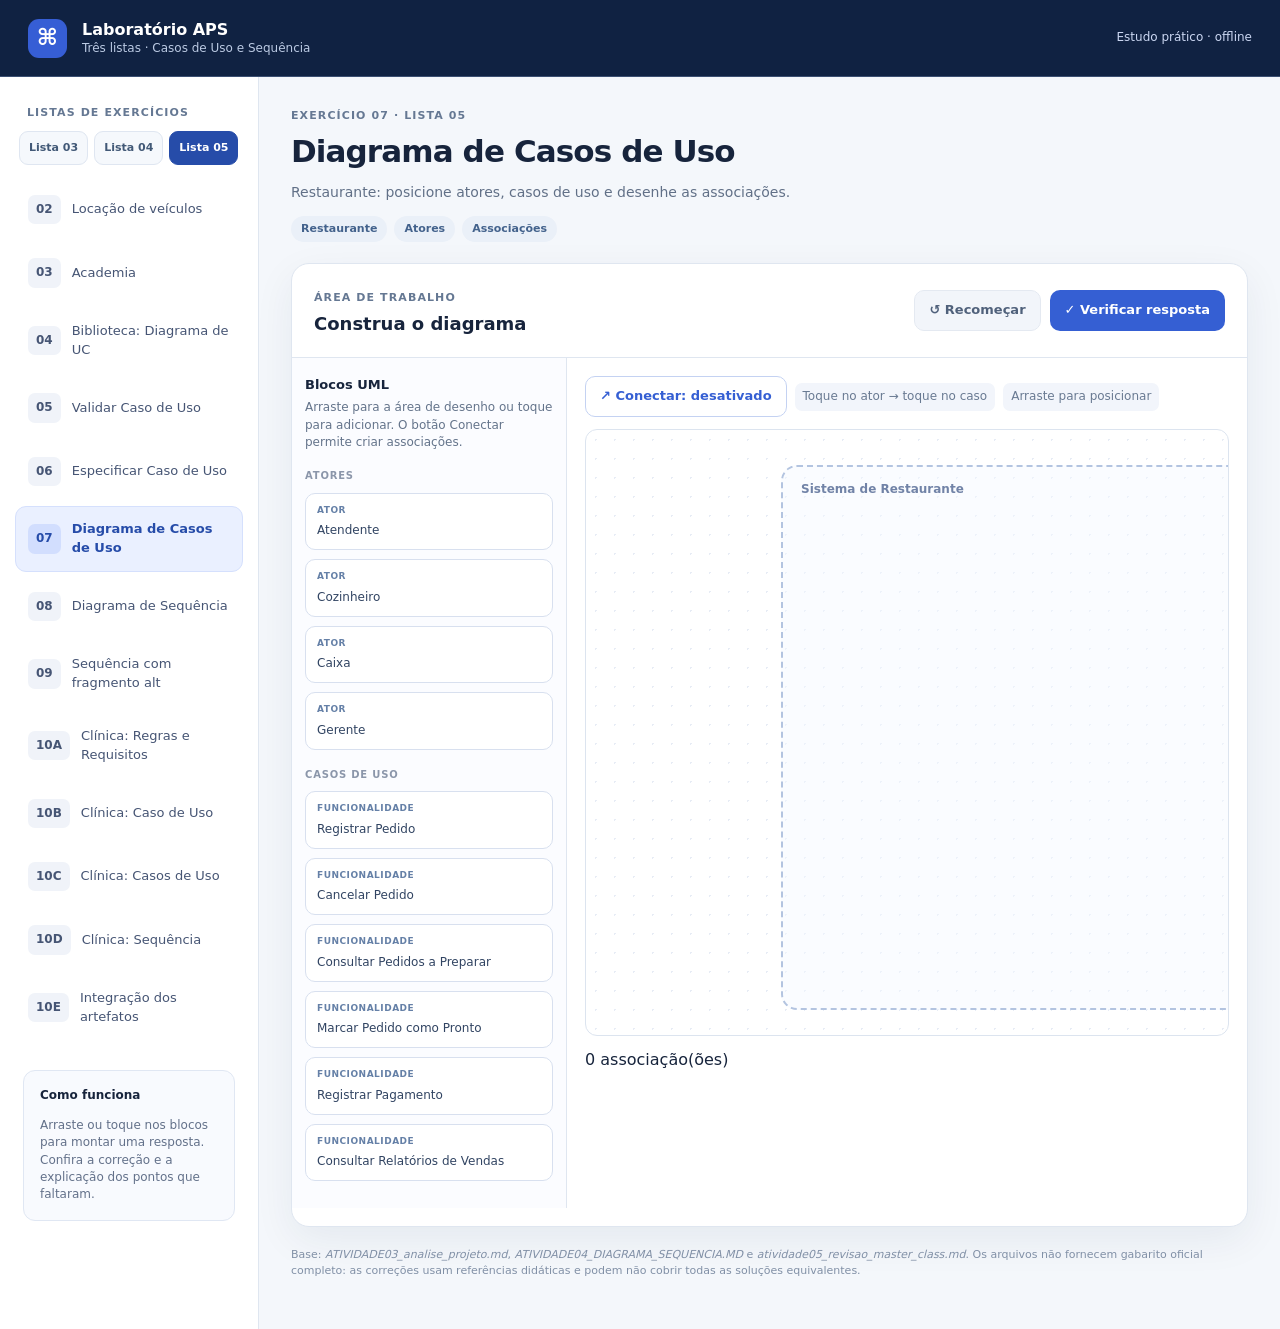
==== index.html @ d0f407e6 "feat: add initial HTML structure and CSS styles for the APS laboratory exercise application" ====
<!doctype html>
<html lang="pt-BR">
<head>
  <meta charset="utf-8">
  <meta name="viewport" content="width=device-width, initial-scale=1">
  <meta name="theme-color" content="#0b1730">
  <title>Laboratório APS — 3 listas</title>
  <link rel="stylesheet" href="style.css">
</head>
<body>
  <header class="topbar">
    <div class="brand-icon" aria-hidden="true">⌘</div>
    <div class="brand-copy">
      <strong>Laboratório APS</strong>
      <span>Três listas · Casos de Uso e Sequência</span>
    </div>
    <div class="topbar-right">Estudo prático · offline</div>
  </header>

  <div class="app-shell">
    <aside class="sidebar">
      <div class="sidebar-title">LISTAS DE EXERCÍCIOS</div>
      <div class="list-filter" aria-label="Filtrar por lista">
        <button type="button" class="list-tab" data-list="Lista 03">Lista 03</button>
        <button type="button" class="list-tab" data-list="Lista 04">Lista 04</button>
        <button type="button" class="list-tab" data-list="Lista 05">Lista 05</button>
      </div>
      <nav id="exercise-list" aria-label="Escolha o exercício"></nav>
      <div class="sidebar-note">
        <strong>Como funciona</strong>
        <p>Arraste ou toque nos blocos para montar uma resposta. Confira a correção e a explicação dos pontos que faltaram.</p>
      </div>
    </aside>

    <main class="main-content">
      <section class="intro">
        <div class="eyebrow" id="exercise-id">EXERCÍCIO 07</div>
        <h1 id="exercise-title">Diagramas de Casos de Uso</h1>
        <p id="exercise-description"></p>
        <div class="legend" id="exercise-tags"></div>
      </section>

      <section class="workspace-panel" aria-label="Editor interativo">
        <div class="panel-heading">
          <div>
            <span class="panel-eyebrow">ÁREA DE TRABALHO</span>
            <h2 id="workspace-title">Construa sua resposta</h2>
          </div>
          <div class="toolbar">
            <button id="reset-button" class="btn btn-subtle" type="button">↺ Recomeçar</button>
            <button id="check-button" class="btn btn-primary" type="button">✓ Verificar resposta</button>
          </div>
        </div>

        <div class="workspace-layout" id="workspace-layout"></div>
        <div class="feedback" id="feedback" aria-live="polite"></div>
      </section>

      <footer class="footer">
        Base: <em>ATIVIDADE03_analise_projeto.md</em>, <em>ATIVIDADE04_DIAGRAMA_SEQUENCIA.MD</em> e <em>atividade05_revisao_master_class.md</em>.
        Os arquivos não fornecem gabarito oficial completo: as correções usam referências didáticas e podem não cobrir todas as soluções equivalentes.
      </footer>
    </main>
  </div>

  <script src="app.js"></script>
</body>
</html>
---- style.css ----
:root {
  --background: #f4f7fb;
  --white: #ffffff;
  --ink: #17243c;
  --muted: #64748b;
  --border: #dfe6f0;
  --navy: #102242;
  --navy-light: #243a62;
  --blue: #355fd3;
  --blue-light: #eaf0ff;
  --green: #17754d;
  --green-bg: #e9f9f1;
  --red: #a43b35;
  --red-bg: #fff0ed;
  --orange: #9c621c;
  --orange-bg: #fff5e6;
  --shadow: 0 13px 40px rgba(20, 44, 80, .065);
}

* { box-sizing: border-box; }

body {
  margin: 0;
  min-height: 100vh;
  background: var(--background);
  color: var(--ink);
  font-family: Inter, system-ui, -apple-system, BlinkMacSystemFont, "Segoe UI", sans-serif;
  line-height: 1.45;
}

button, select { font: inherit; }
button { cursor: pointer; }
button:disabled { opacity: .4; cursor: not-allowed; }
button:focus-visible, select:focus-visible, .palette-card:focus-visible, .canvas-node:focus-visible {
  outline: 3px solid #90afff;
  outline-offset: 3px;
}

.topbar {
  height: 77px;
  padding: 0 28px;
  background: var(--navy);
  color: white;
  display: flex;
  gap: 15px;
  align-items: center;
  border-bottom: 1px solid #3b4f72;
}
.brand-icon {
  display: grid;
  place-items: center;
  width: 39px;
  height: 39px;
  background: #365ed5;
  border-radius: 11px;
  font-size: 23px;
  font-weight: 700;
}
.brand-copy { display: flex; flex-direction: column; line-height: 1.3; }
.brand-copy strong { font-size: 16px; }
.brand-copy span { color: #bbcae3; font-size: 12px; }
.topbar-right { margin-left: auto; font-size: 12px; color: #cbd7f2; }

.app-shell { display: flex; min-height: calc(100vh - 77px); }
.sidebar {
  width: 259px;
  flex-shrink: 0;
  background: var(--white);
  border-right: 1px solid var(--border);
  padding: 28px 15px;
}
.sidebar-title, .eyebrow, .panel-eyebrow {
  color: #657893;
  font-size: 11px;
  font-weight: 800;
  letter-spacing: 1.1px;
}
.sidebar-title { margin: 0 12px 16px; }
.exercise-item {
  width: 100%;
  display: flex;
  align-items: center;
  gap: 11px;
  padding: 13px 12px;
  margin-bottom: 6px;
  text-align: left;
  background: transparent;
  color: #465574;
  border: 1px solid transparent;
  border-radius: 11px;
}
.exercise-item:hover { background: #f0f4fc; }
.exercise-item.active {
  background: var(--blue-light);
  color: #264ca9;
  border-color: #d5e0fd;
  font-weight: 700;
}
.exercise-number {
  font-size: 12px;
  font-weight: 800;
  padding: 6px 8px;
  border-radius: 7px;
  background: #f0f3f9;
}
.exercise-item.active .exercise-number { background: #d2defe; }
.exercise-label { font-size: 13px; flex: 1; }
.sidebar-note {
  margin: 30px 8px;
  padding: 16px;
  border: 1px solid #e0e7f3;
  background: #f8fafe;
  border-radius: 12px;
  font-size: 12px;
}
.sidebar-note p { color: #63718a; margin-bottom: 0; }

.main-content { width: 100%; min-width: 0; max-width: 1620px; padding: 31px 32px 50px; }
.intro { margin-bottom: 21px; }
h1 { font-size: clamp(24px, 3vw, 31px); letter-spacing: -.9px; margin: 5px 0 8px; }
.intro p { color: #617087; font-size: 14px; margin: 0 0 14px; max-width: 940px; }
.legend { display: flex; flex-wrap: wrap; gap: 7px; }
.tag { color: #43628c; background: #eaf0f8; border-radius: 20px; font-size: 11px; padding: 5px 10px; font-weight: 650; }
.workspace-panel {
  background: white;
  border: 1px solid var(--border);
  box-shadow: var(--shadow);
  border-radius: 18px;
  overflow: hidden;
}
.panel-heading {
  padding: 20px 22px;
  border-bottom: 1px solid var(--border);
  display: flex;
  align-items: center;
  justify-content: space-between;
  gap: 16px;
  flex-wrap: wrap;
}
h2 { font-size: 18px; margin: 4px 0 0; }
.toolbar { display: flex; gap: 9px; flex-wrap: wrap; }
.btn {
  border: 1px solid transparent;
  border-radius: 10px;
  padding: 10px 14px;
  font-size: 13px;
  font-weight: 750;
  transition: background .15s, transform .15s;
}
.btn:active:not(:disabled) { transform: scale(.98); }
.btn-primary { background: var(--blue); color: white; }
.btn-primary:hover { background: #2448a9; }
.btn-subtle { background: #f2f5fa; color: #50617b; border-color: #e4e9f1; }
.btn-subtle:hover { background: #e7edf7; }
.btn-small { padding: 6px 9px; font-size: 11px; }
.btn-outline { background: white; color: var(--blue); border-color: #c4d2f2; }

.workspace-layout { display: flex; min-height: 530px; }
.palette {
  width: 275px;
  background: #fbfcff;
  padding: 18px 13px;
  border-right: 1px solid var(--border);
  flex-shrink: 0;
}
.palette h3 { margin: 0 0 4px; font-size: 13px; }
.palette-help { margin: 0 0 14px; color: var(--muted); font-size: 12px; }
.palette-card {
  display: block;
  width: 100%;
  text-align: left;
  background: white;
  border: 1px solid #d8e0ef;
  border-radius: 10px;
  margin-bottom: 9px;
  padding: 10px 11px;
  color: #314462;
  font-size: 12px;
  line-height: 1.5;
  touch-action: manipulation;
  cursor: grab;
}
.palette-card:hover { border-color: #819cea; background: #f8faff; }
.palette-card:active { cursor: grabbing; }
.palette-card.added { opacity: .38; background: #eef2f9; }
.card-type { display: block; text-transform: uppercase; letter-spacing: .5px; font-size: 9px; font-weight: 800; color: #6580a7; margin-bottom: 4px; }
.palette-split-title { font-size: 10px; letter-spacing: .8px; font-weight: 800; color: #8b96aa; margin: 18px 0 9px; }
.board-zone { flex: 1; min-width: 0; padding: 18px; }
.board-help { display: flex; flex-wrap: wrap; gap: 8px; margin-bottom: 12px; color: #697a92; font-size: 12px; align-items: center; }
.board-help .hint { padding: 5px 8px; border-radius: 7px; background: #f2f5fb; }

.diagram-scroller {
  width: 100%;
  overflow-x: auto;
  overflow-y: hidden;
  border: 1px solid #dce4ef;
  border-radius: 12px;
  background-color: #fff;
  background-image: radial-gradient(#e7ecf5 1px, transparent 1px);
  background-size: 19px 19px;
}
.diagram-stage { height: 605px; width: 985px; position: relative; }
.system-boundary {
  position: absolute;
  top: 35px;
  left: 195px;
  width: 765px;
  height: 545px;
  background: rgba(244, 249, 255, .48);
  border: 2px dashed #b3c4e0;
  border-radius: 16px;
  pointer-events: none;
}
.system-label { color: #7183a7; font-size: 12px; font-weight: 700; margin: 14px 18px; }
.connection-svg { position: absolute; inset: 0; pointer-events: none; }
.canvas-node {
  position: absolute;
  min-width: 118px;
  width: 168px;
  height: 65px;
  background: white;
  border: 2px solid #7c99c6;
  box-shadow: 0 3px 12px rgba(34, 61, 109, .09);
  display: grid;
  place-items: center;
  text-align: center;
  padding: 7px 12px;
  font-size: 12px;
  font-weight: 700;
  color: #334e75;
  user-select: none;
  touch-action: none;
  cursor: grab;
  z-index: 2;
}
.canvas-node.case { border-radius: 50%; background: #eaf0ff; }
.canvas-node.actor {
  border: none;
  background: transparent;
  box-shadow: none;
  width: 148px;
  height: 103px;
  display: flex;
  align-items: center;
  flex-direction: column;
  justify-content: center;
  gap: 0;
}
.canvas-node.actor svg { flex-shrink: 0; }
.canvas-node.selected { outline: 3px solid #f9bb57; outline-offset: 2px; }
.canvas-node.moving { cursor: grabbing; }
.inline-links { display: flex; flex-wrap: wrap; align-items: center; gap: 6px; margin-top: 12px; }
.link-pill { background: #f1f5fc; padding: 6px 9px; border-radius: 7px; font-size: 11px; }
.link-pill button { background: transparent; border: 0; color: #b65b52; font-weight: 800; padding: 0 0 0 6px; }

.connect-active { background: #fff3dd; border-color: #f1cc7f; color: #80531d; }

.case-sections { display: flex; flex-direction: column; gap: 12px; }
.case-section {
  border: 1px dashed #c8d5e9;
  border-radius: 12px;
  min-height: 90px;
  background: #f9fbff;
  padding: 12px;
}
.case-section.active { border: 2px solid #5a7fdc; background: #f4f7ff; }
.section-heading { display: flex; align-items: center; justify-content: space-between; gap: 8px; margin-bottom: 10px; }
.section-heading strong { font-size: 12px; }
.section-count { font-size: 11px; color: #8292a7; }
.case-block {
  background: white;
  border: 1px solid #d7e2f2;
  padding: 10px;
  border-radius: 9px;
  font-size: 12px;
  margin-top: 7px;
  display: flex;
  gap: 9px;
  align-items: flex-start;
}
.case-block span { flex: 1; }
.case-block-actions { white-space: nowrap; display: flex; gap: 3px; }
.mini-btn { background: #edf2fa; color: #59718f; border: none; border-radius: 5px; padding: 2px 5px; font-size: 12px; }
.mini-btn:hover { background: #d7e4fb; }
.section-empty { color: #9ba9bd; font-size: 11px; font-style: italic; }

.participants-row { display: flex; flex-wrap: wrap; align-items: stretch; gap: 8px; margin: 10px 0; min-height: 64px; }
.participant-tile {
  background: #ecf3ff;
  border: 1px solid #c5d5f1;
  padding: 7px 10px;
  border-radius: 9px;
  font-size: 11px;
  color: #37547e;
  font-weight: 750;
}
.participant-actions { display: flex; gap: 5px; justify-content: center; margin-top: 5px; }
.participant-actions button { font-size: 11px; padding: 2px 5px; border: none; border-radius: 5px; color: #5e7cb4; background: #dbe7fc; }
.message-legend { display:flex; flex-wrap:wrap; align-items:center; gap:17px; margin: 0 0 10px; color:#4a5e7a; font-size:11px; font-weight:650; }
.message-legend span { display:inline-flex; align-items:center; gap:5px; }
.message-legend svg { flex-shrink:0; }
.sequence-preview { overflow: auto; border: 1px solid #dce4ef; border-radius: 12px; background: white; margin: 0 0 18px; }
.sequence-preview svg { display: block; }
.step-list { list-style: none; padding: 0; margin: 0; }
.step-row {
  display: grid;
  grid-template-columns: 30px minmax(145px, 1.3fr) minmax(115px, 1fr) minmax(115px, 1fr) minmax(115px, .8fr) 79px;
  gap: 8px;
  align-items: center;
  border: 1px solid #e0e7f3;
  border-radius: 9px;
  padding: 8px;
  margin-bottom: 8px;
  background: #f9fbff;
}
.step-row select { width: 100%; min-width: 0; background: white; border: 1px solid #cbd5e3; border-radius: 7px; font-size: 11px; padding: 7px 5px; }
.step-row .step-action { font-size: 11px; font-weight: 700; overflow-wrap: anywhere; }
.step-row .step-number { color: #738aab; font-weight: 800; font-size: 11px; }
.step-controls { display: flex; gap: 3px; }
.step-controls button { background: #e7eef9; border: 0; border-radius: 5px; padding: 5px 6px; font-size: 12px; }
.step-empty { font-size: 12px; color: #93a2b7; padding: 22px; text-align: center; border: 2px dashed #d8e2f1; border-radius: 10px; }

.feedback { padding: 0 22px 18px; }
.feedback:not(:empty) { padding-top: 19px; border-top: 1px solid var(--border); }
.feedback h3 { margin: 0 0 10px; font-size: 16px; }
.feedback-summary { display: flex; align-items: center; justify-content: space-between; gap: 12px; flex-wrap: wrap; margin-bottom: 16px; }
.feedback-score { font-size: 26px; font-weight: 800; letter-spacing: -1px; }
.feedback-line { border-radius: 9px; padding: 10px 12px; margin: 8px 0; font-size: 12px; }
.feedback-line.good { background: var(--green-bg); color: var(--green); }
.feedback-line.bad { background: var(--red-bg); color: var(--red); }
.feedback-line.note { background: var(--orange-bg); color: var(--orange); }
.reference-example { background: #f8faff; padding: 14px; border: 1px solid #dce6f5; border-radius: 11px; margin-top: 16px; }
.reference-example h4 { margin: 0 0 8px; font-size: 13px; }
.reference-example p { margin: 4px 0; font-size: 12px; }
.reference-example ol { font-size: 12px; padding-left: 20px; }
.footer { margin: 20px 0 0; color: #8190a6; font-size: 11px; }

@media (max-width: 1080px) {
  .sidebar { width: 213px; }
  .main-content { padding: 25px 20px; }
  .palette { width: 231px; }
  .step-row { grid-template-columns: 25px 1.4fr 1fr 1fr; }
  .step-row select:nth-of-type(3) { grid-column: 2 / 4; }
}
@media (max-width: 760px) {
  .topbar { padding: 0 15px; }
  .topbar-right { display: none; }
  .app-shell { flex-direction: column; }
  .sidebar { width: 100%; border-right: none; border-bottom: 1px solid var(--border); padding: 12px; }
  .sidebar-title, .sidebar-note { display: none; }
  #exercise-list { display: flex; overflow-x: auto; gap: 5px; padding-bottom: 4px; }
  .exercise-item { width: auto; flex-shrink: 0; margin: 0; padding: 8px 9px; }
  .exercise-label { max-width: 110px; }
  .main-content { padding: 18px 12px 35px; }
  .panel-heading { padding: 15px; }
  .workspace-layout { flex-direction: column; }
  .palette { width: 100%; padding: 12px; border-right: none; border-bottom: 1px solid var(--border); max-height: 260px; overflow-y: auto; }
  .board-zone { padding: 12px; }
  .step-row { grid-template-columns: 25px minmax(100px, 1fr) minmax(80px, 1fr); }
  .step-row .step-action { grid-column: 2 / 4; }
  .step-row select:nth-of-type(3) { grid-column: auto; }
  .feedback { padding-left: 14px; padding-right: 14px; }
}

/* Laboratório ampliado — navegação pelas três listas */
.list-filter { display:flex; flex-wrap:wrap; gap:6px; margin: 0 4px 16px; }
.list-tab { border:1px solid #dfe6f1; background:#f5f8fc; padding:8px 9px; border-radius:9px; color:#425977; font-size:11px; font-weight:800; }
.list-tab.active { background:#264ca9; color:white; border-color:#264ca9; }
.sidebar-title { margin-bottom:10px; }
.quiz-board { width:100%; min-width:0; padding:23px; display:grid;gap:14px; }
.quiz-question { border:1px solid #dfe6f1; padding:17px; border-radius:13px; min-width:0; background:#fff; }
.quiz-question legend { font-size:13px; color:#193252; font-weight:750; padding:0 8px; }
.quiz-number { display:inline-flex; align-items:center; justify-content:center; background:#e8efff; border-radius:8px; width:25px; height:25px; margin-right:7px; font-size:12px; }
.quiz-option { display:flex; align-items:flex-start; gap:9px; border:1px solid #e5ebf4; background:#f9fbff; padding:10px 12px; border-radius:9px; font-size:12px; margin:7px 0; cursor:pointer; }
.quiz-option:hover { border-color:#a4bcf2; }
.quiz-option:has(input:checked) { border-color:#527cda; background:#eef3ff; }
.quiz-option input { margin:2px 0 0; flex-shrink:0; accent-color:#355fd3; }
.quiz-option span {flex:1;}
.step-row { grid-template-columns: 25px minmax(145px, 1.5fr) repeat(4,minmax(105px,1fr)) 77px; }
@media (max-width:1100px) {
 .step-row { grid-template-columns:25px minmax(140px,1fr) repeat(2,minmax(110px,1fr)); }
 .step-row select:nth-of-type(3), .step-row select:nth-of-type(4) { grid-column:auto; }
 .step-row .step-controls { grid-column: 2/-1; justify-content:flex-end; }
}
@media (max-width:760px) {
 .list-filter {margin-bottom:8px;}
 .quiz-board {padding:13px;}
 .quiz-question {padding:11px;}
 .step-row {grid-template-columns:25px minmax(90px,1fr) minmax(90px,1fr);}
 .step-row .step-action {grid-column:2/-1;}
 .step-row select:nth-of-type(3), .step-row select:nth-of-type(4) {grid-column:auto;}
}
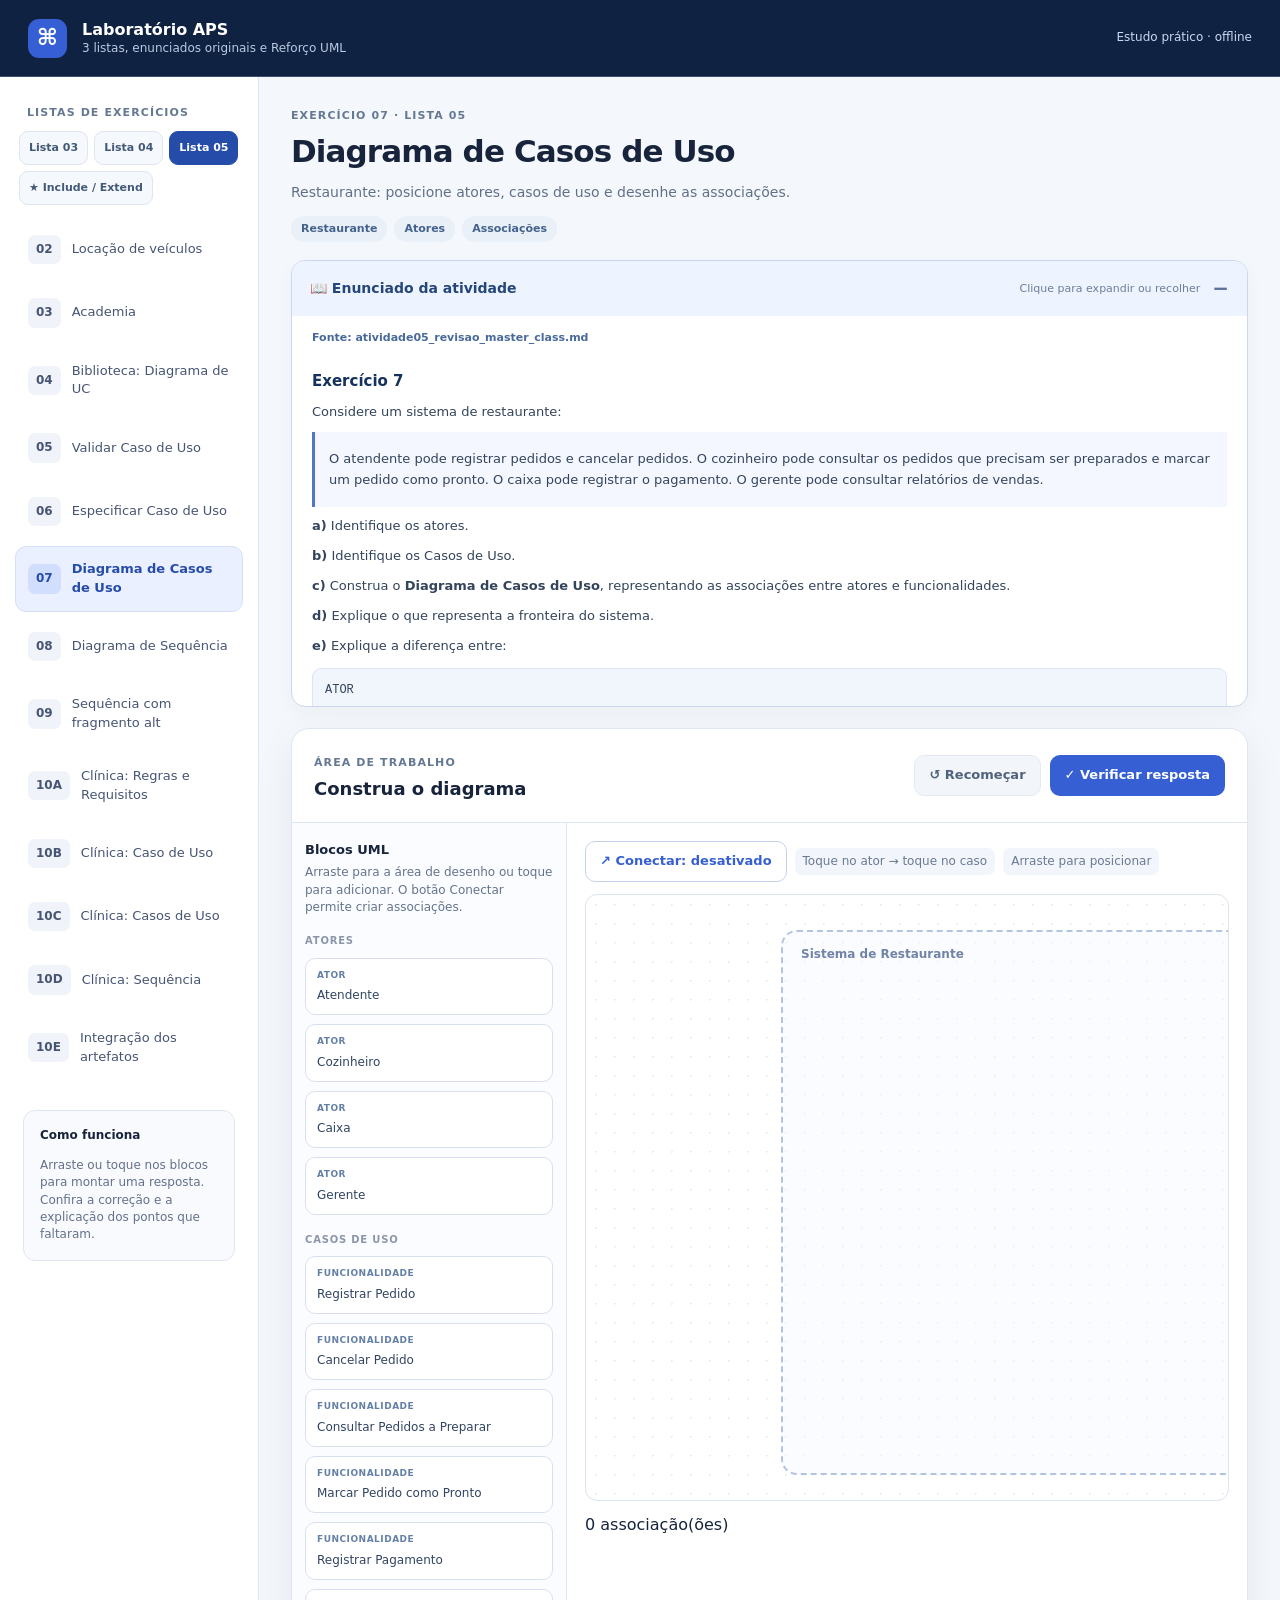
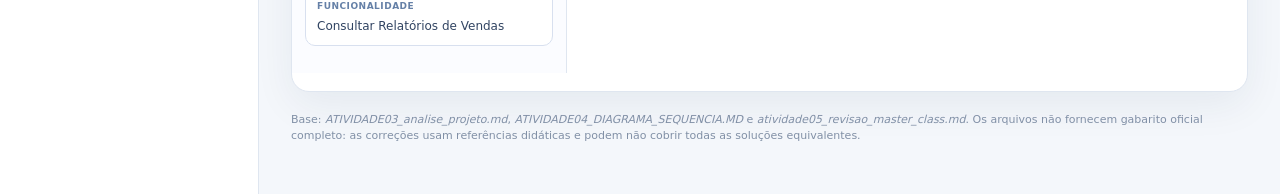
==== commit 7eebc2e8: "feat: update index.html and style.css for UML reinforcement and statement display - Updated the titl" ====
--- a/index.html
+++ b/index.html
@@ -4,7 +4,7 @@
   <meta charset="utf-8">
   <meta name="viewport" content="width=device-width, initial-scale=1">
   <meta name="theme-color" content="#0b1730">
-  <title>Laboratório APS — 3 listas</title>
+  <title>Laboratório APS — 3 listas + Reforço UML</title>
   <link rel="stylesheet" href="style.css">
 </head>
 <body>
@@ -12,7 +12,7 @@
     <div class="brand-icon" aria-hidden="true">⌘</div>
     <div class="brand-copy">
       <strong>Laboratório APS</strong>
-      <span>Três listas · Casos de Uso e Sequência</span>
+      <span>3 listas, enunciados originais e Reforço UML</span>
     </div>
     <div class="topbar-right">Estudo prático · offline</div>
   </header>
@@ -24,6 +24,7 @@
         <button type="button" class="list-tab" data-list="Lista 03">Lista 03</button>
         <button type="button" class="list-tab" data-list="Lista 04">Lista 04</button>
         <button type="button" class="list-tab" data-list="Lista 05">Lista 05</button>
+        <button type="button" class="list-tab" data-list="Reforço UML">★ Include / Extend</button>
       </div>
       <nav id="exercise-list" aria-label="Escolha o exercício"></nav>
       <div class="sidebar-note">
@@ -38,6 +39,7 @@
         <h1 id="exercise-title">Diagramas de Casos de Uso</h1>
         <p id="exercise-description"></p>
         <div class="legend" id="exercise-tags"></div>
+        <details id="statement-panel" class="statement-panel" open><summary><span>📖 Enunciado da atividade</span><span class="statement-hint">Clique para expandir ou recolher</span></summary><div id="statement-source" class="statement-source"></div><div id="statement-body" class="statement-body"></div></details>
       </section>
 
       <section class="workspace-panel" aria-label="Editor interativo">
@@ -63,6 +65,6 @@
     </main>
   </div>
 
-  <script src="app.js"></script>
+  <script src="app.js" defer></script>
 </body>
 </html>
--- a/style.css
+++ b/style.css
@@ -390,3 +390,37 @@
  .step-row .step-action {grid-column:2/-1;}
  .step-row select:nth-of-type(3), .step-row select:nth-of-type(4) {grid-column:auto;}
 }
+/* Enunciados das listas exibidos no próprio laboratório */
+.statement-panel {margin-top:18px;border:1px solid #cbd8ec;border-radius:14px;background:white;box-shadow:0 7px 20px rgba(20,44,80,.035);overflow:hidden}
+.statement-panel summary {list-style:none;cursor:pointer;display:flex;align-items:center;justify-content:space-between;gap:12px;background:#edf3ff;color:#244678;padding:13px 18px;font-size:14px;font-weight:800}
+.statement-panel summary::-webkit-details-marker{display:none}
+.statement-panel summary::after {content:'−';font-size:20px;color:#59739b;order:5}
+.statement-panel:not([open]) summary::after{content:'+'}
+.statement-hint {font-size:11px;font-weight:500;color:#6c7e9a;margin-left:auto}
+.statement-source {color:#48699b;padding:14px 20px 0;font-size:11px;font-weight:700;overflow-wrap:anywhere}
+.statement-body {padding:7px 20px 17px;max-height:360px;overflow:auto;line-height:1.6;font-size:13px;color:#33445c}
+.statement-body h1,.statement-body h2,.statement-body h3{font-size:15px;letter-spacing:0;margin:16px 0 9px;color:#15315e}
+.statement-body p{font-size:13px;max-width:none;line-height:1.6;margin:9px 0;color:#33445c}
+.statement-body pre{padding:12px;background:#f1f5fc;border:1px solid #dce5f2;border-radius:9px;white-space:pre-wrap;overflow-wrap:anywhere;font-size:12px}
+.statement-body code{padding:2px 4px;background:#edf2fc;border-radius:4px;font-size:12px}
+.statement-body pre code{background:transparent;padding:0}
+.statement-body li{margin:4px 0}.statement-body blockquote{border-left:3px solid #5375c6;margin:9px 0;padding:8px 14px;background:#f4f7ff}
+.statement-body table{border-collapse:collapse;max-width:100%;font-size:12px}.statement-body td,.statement-body th{border:1px solid #dbe4f2;padding:6px}
+/* Oficina visual de relacionamentos UML */
+.rel-zone {min-width:0}.rel-toolbar label{display:flex;align-items:center;gap:8px;font-size:12px;font-weight:800;color:#244269}
+.rel-toolbar select{font-size:12px;border:1px solid #c7d8ed;border-radius:8px;padding:7px;background:white;color:#213a5c;max-width:225px}
+.rel-scroll{width:100%;overflow:auto;border:1px solid #d9e3f2;border-radius:12px;background:#fff}
+.rel-stage{width:1000px;height:480px;position:relative;background-image:radial-gradient(#e5ecf7 0.7px,transparent 0.7px);background-size:16px 16px}
+.rel-system{position:absolute;top:16px;left:30px;right:30px;bottom:16px;border:2px solid #a6b9d9;border-radius:9px;pointer-events:none}
+.rel-system span{position:absolute;top:-1px;left:16px;background:white;padding:6px 12px;font-size:12px;font-weight:800;color:#566c90}
+#rel-svg{position:absolute;inset:0;pointer-events:none;z-index:1}
+.rel-node{position:absolute;z-index:2;width:185px;min-height:64px;display:grid;place-items:center;padding:7px 12px;border:2px solid #456ac0;border-radius:50%;background:#eff4ff;font-size:13px;font-weight:750;color:#24437d;line-height:1.2;text-align:center;cursor:grab;user-select:none;touch-action:none}
+.rel-node:active{cursor:grabbing}.rel-node.selected{border-color:#ce7b22;background:#fff2df;box-shadow:0 0 0 4px #ffe7c8}
+.rel-list{display:flex;flex-wrap:wrap;gap:7px;padding-top:13px}
+.rel-list>p{width:100%;margin:0}
+.rel-chip{display:inline-flex;align-items:center;gap:7px;font-size:11px;color:#415e8f;background:#edf3fe;border:1px solid #d6e1f3;border-radius:9px;padding:8px;max-width:100%}
+.rel-chip button{border:0;background:#fff;color:#9c3131;border-radius:5px;font-size:16px;cursor:pointer}
+.rel-explanation{font-size:12px;color:#4d617e;border:1px solid #d7e3f4;border-radius:11px;padding:13px;margin-top:14px;background:#f3f7ff}
+.rel-explanation p{font-size:12px;margin:9px 0}
+.rel-explanation code{background:#e3ecfb;padding:2px 5px;border-radius:5px}
+@media(max-width:760px){.statement-body{max-height:320px;padding:8px 12px}.statement-source{padding:12px 12px 0}.statement-hint{font-size:10px}}
